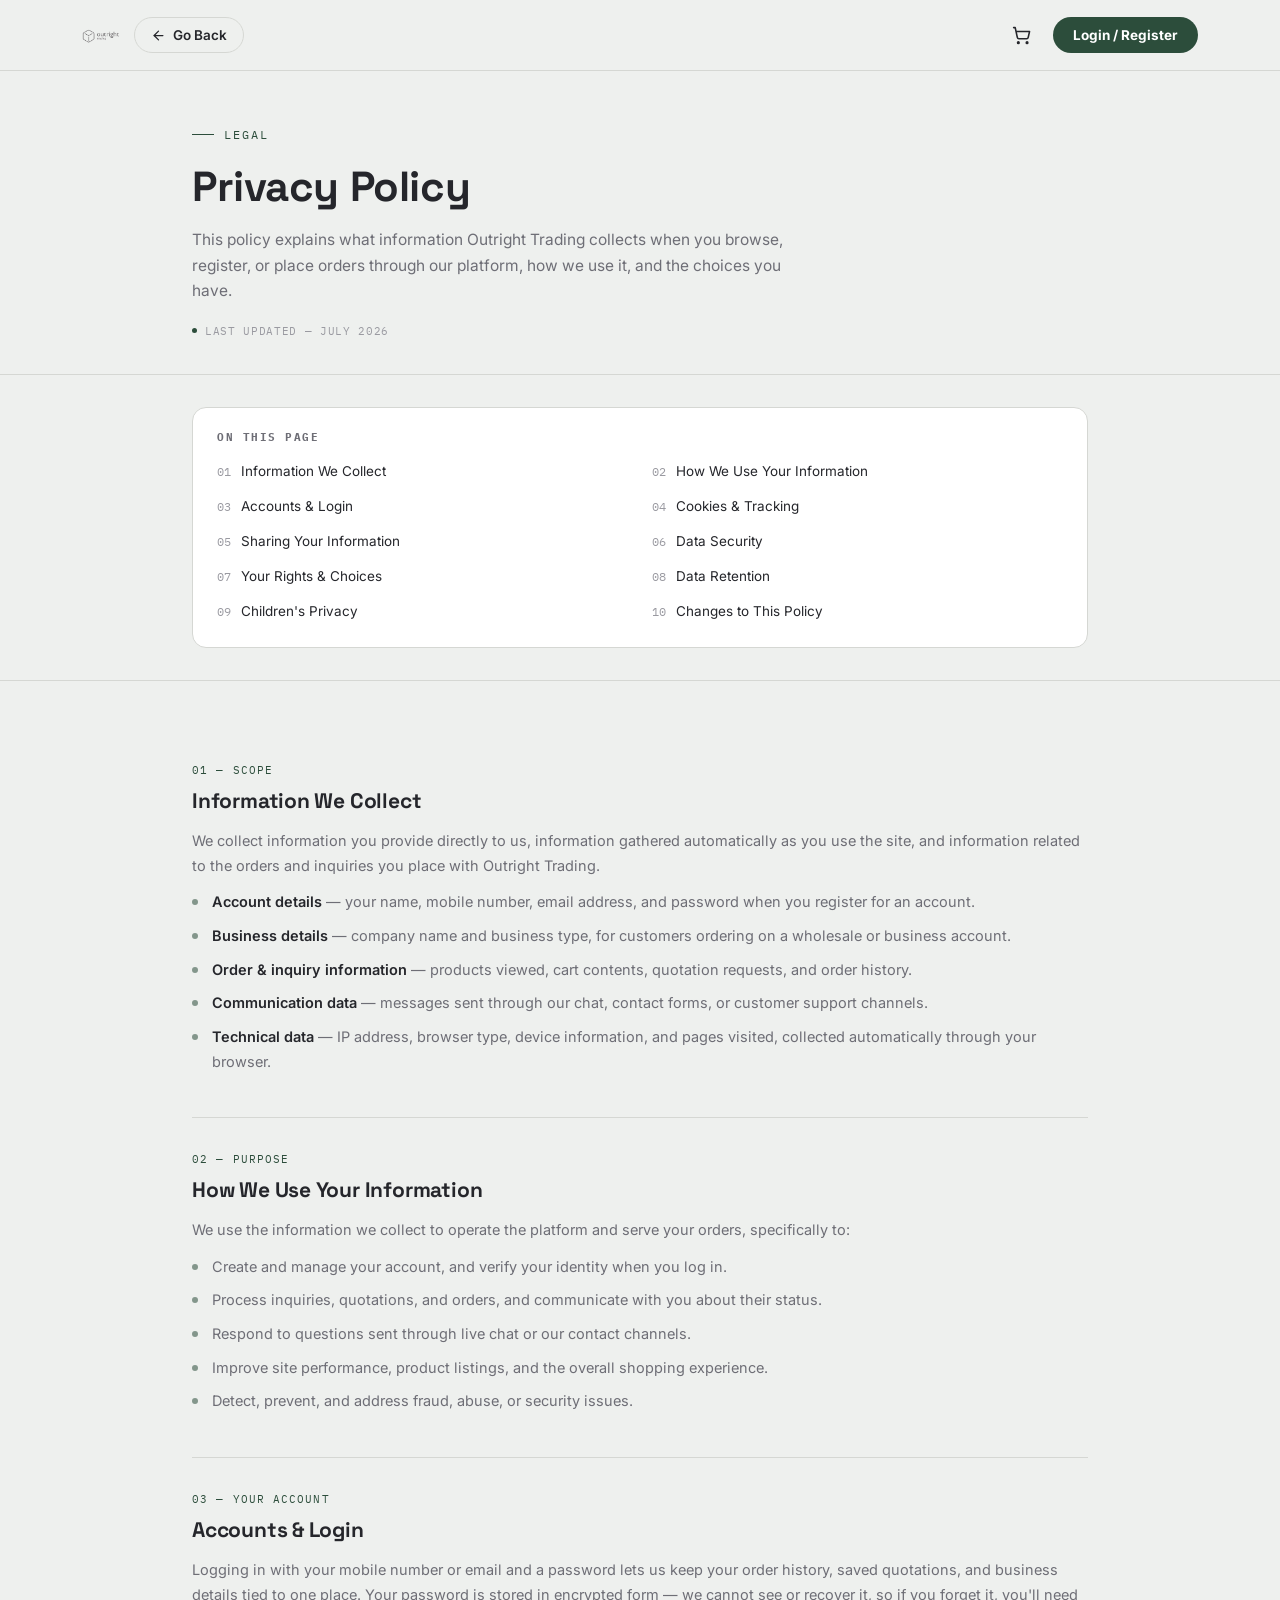
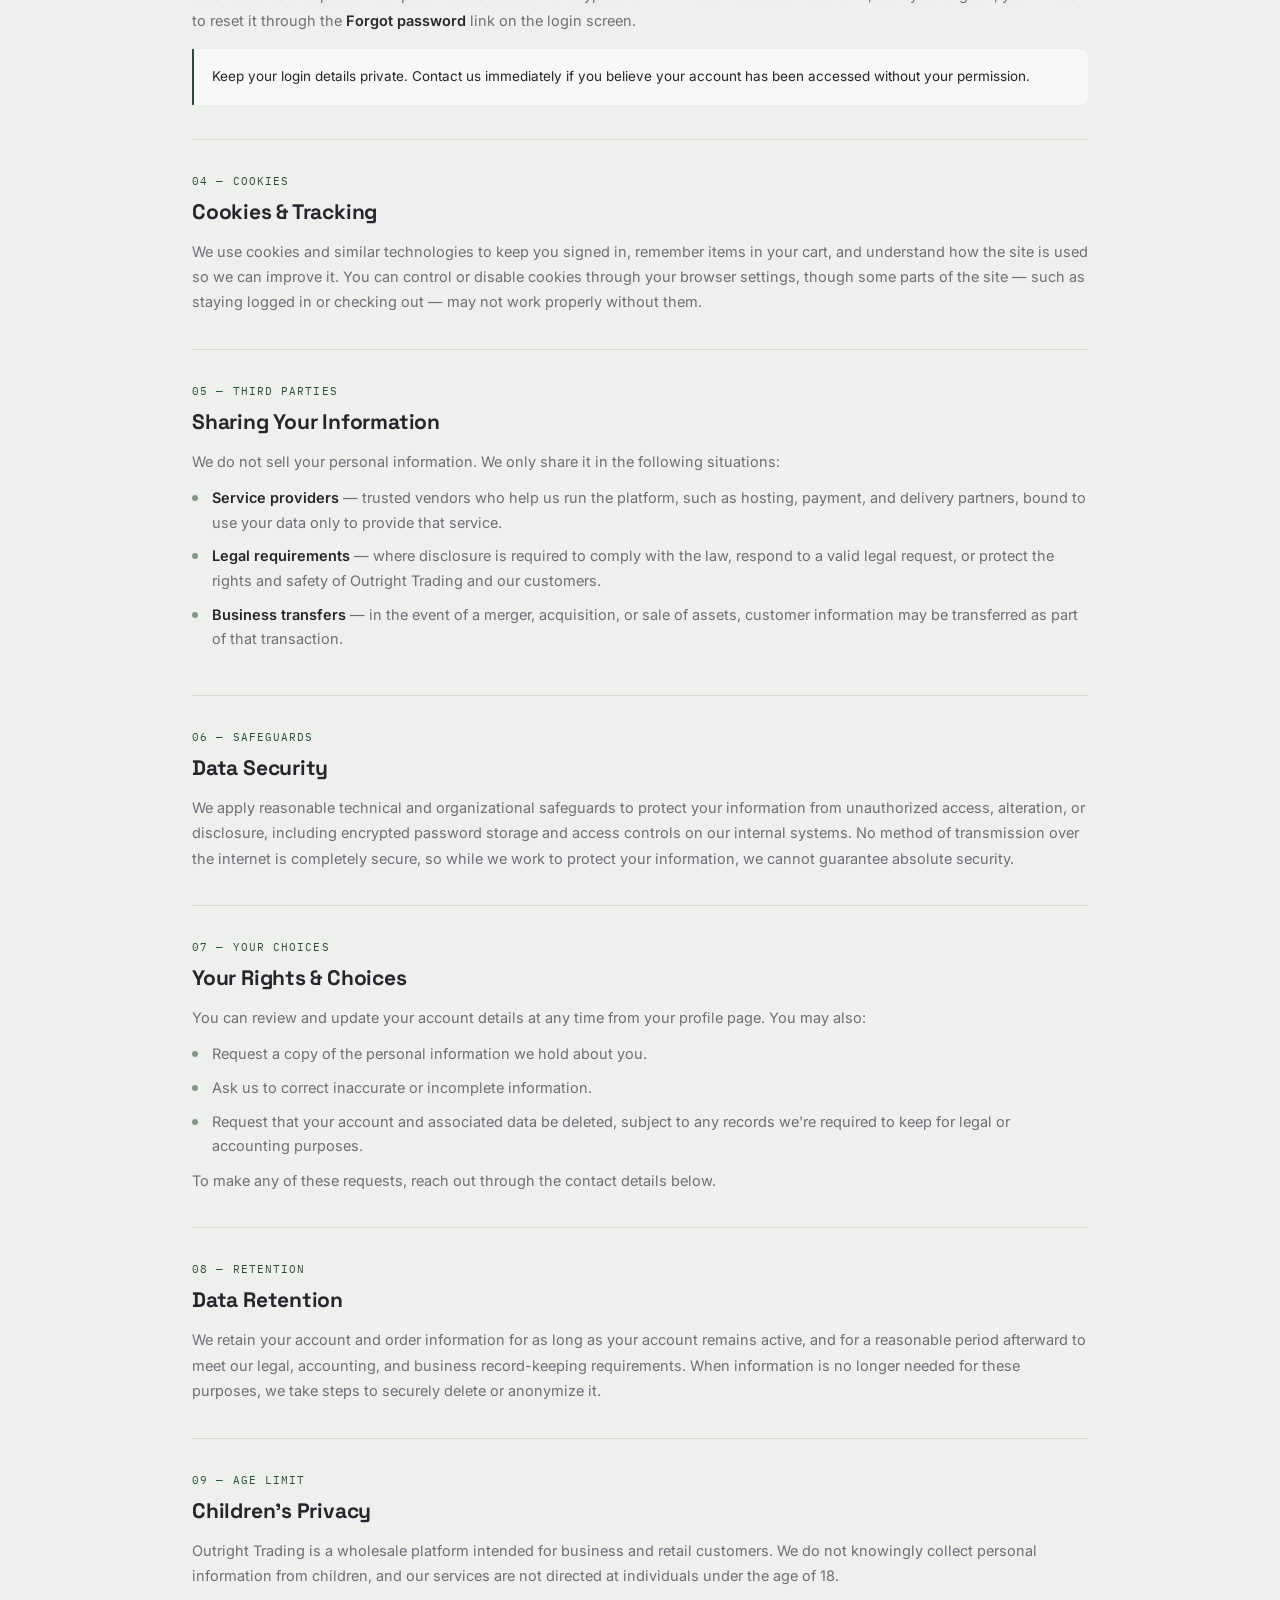
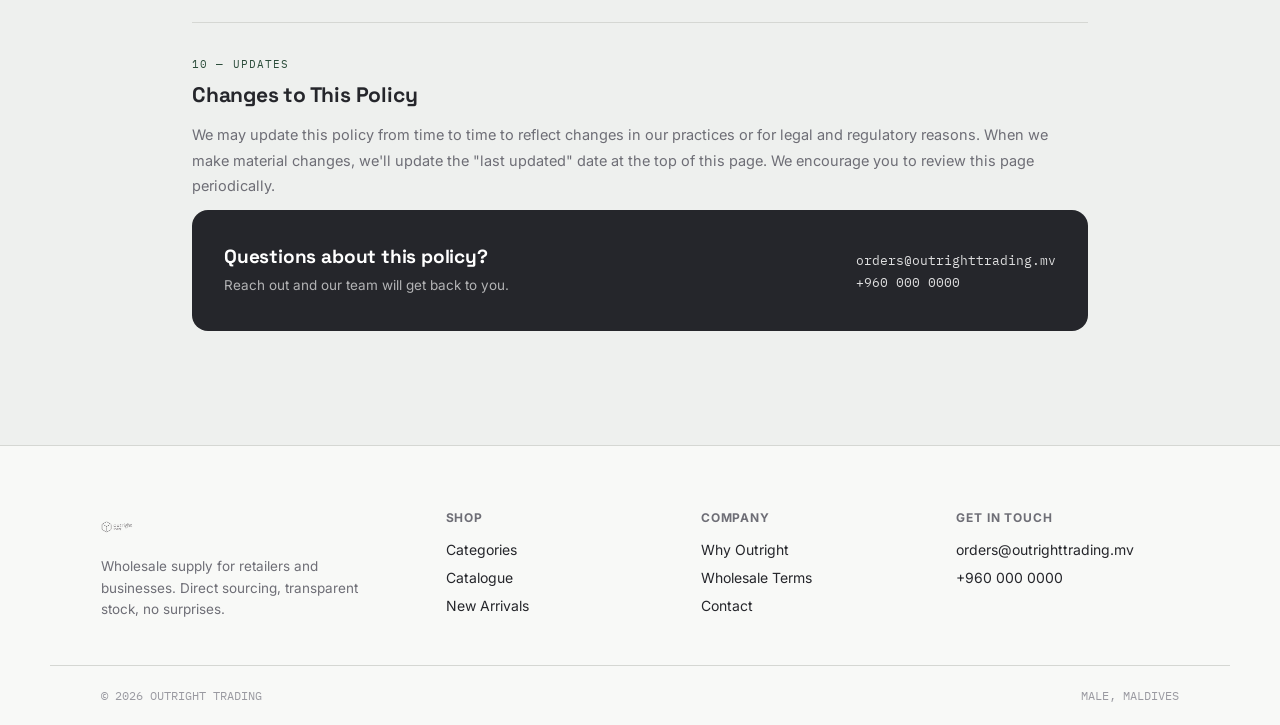
==== privacy.html @ a1a6eee9 "Add files via upload" ====
<!DOCTYPE html>
<html lang="en">
<head>
<meta charset="UTF-8">
<meta name="viewport" content="width=device-width, initial-scale=1.0">
<title>Privacy Policy — Outright Trading</title>
<link rel="icon" type="image/png" href="img/favicon.png">
<link rel="shortcut icon" href="img/favicon.png">
<link rel="preconnect" href="https://fonts.googleapis.com">
<link rel="preconnect" href="https://fonts.gstatic.com" crossorigin>
<link href="https://fonts.googleapis.com/css2?family=Space+Grotesk:wght@400;500;600;700&family=Inter:wght@400;500;600&family=IBM+Plex+Mono:wght@400;500&display=swap" rel="stylesheet">
<style>
  :root{
    --ink:#25262b;
    --paper:#eef0ee;
    --paper-raised:#f8f9f7;
    --grey:#6e6e76;
    --grey-light:#9a9aa1;
    --line:#d5d7d3;
    --green:#3f6b52;
    --green-deep:#2c4d3b;
    --rust:#a8432f;
    --card-bg:#ffffff;
  }
  *{box-sizing:border-box;margin:0;padding:0;}
  html{scroll-behavior:smooth;}
  html,body{width:100%;overflow-x:hidden;}
  body{
    background:var(--paper);
    color:var(--ink);
    font-family:'Inter',sans-serif;
    -webkit-font-smoothing:antialiased;
  }
  h1,h2,h3,.display{font-family:'Space Grotesk',sans-serif;letter-spacing:-0.01em;}
  a{color:inherit;text-decoration:none;}
  img{max-width:100%;display:block;}
  .wrap{width:100%;max-width:960px;margin:0 auto;padding:0 clamp(20px,4vw,32px);}

  /* ===== SIMPLE PAGE HEADER ===== */
  header{
    position:sticky;top:0;z-index:200;
    padding:16px 0;
    background:rgba(238,240,238,.9);
    backdrop-filter:blur(14px);
    border-bottom:1px solid var(--line);
  }
  header .wrap{max-width:1180px;display:flex;align-items:center;justify-content:space-between;gap:16px;}
  .brand{display:flex;align-items:center;gap:10px;flex-shrink:0;}
  .brand img{height:38px;width:auto;object-fit:contain;}
  .go-back{
    display:inline-flex;align-items:center;gap:7px;
    background:none;border:1px solid var(--line);border-radius:999px;
    padding:9px 16px;font-family:'Inter';font-size:13.5px;font-weight:600;
    color:var(--ink);cursor:pointer;transition:border-color .2s,background .2s;
  }
  .go-back:hover{border-color:var(--green-deep);background:rgba(63,107,82,.06);}
  .go-back svg{width:15px;height:15px;}
  .head-actions{display:flex;align-items:center;gap:14px;}
  .head-icon{
    display:flex;align-items:center;justify-content:center;
    width:36px;height:36px;border-radius:50%;color:var(--ink);
  }
  .head-icon svg{width:19px;height:19px;}
  .btn-login{
    background:var(--green-deep);color:#fff;border:none;border-radius:999px;
    padding:10px 20px;font-family:'Inter';font-size:13.5px;font-weight:700;cursor:pointer;
    transition:background .2s;
  }
  .btn-login:hover{background:var(--green);}
  @media(max-width:640px){
    .head-icon,.btn-login{display:none;}
  }

  /* ===== PAGE TITLE ===== */
  .legal-hero{padding:56px 0 36px;border-bottom:1px solid var(--line);}
  .eyebrow{
    font-family:'IBM Plex Mono';font-size:11.5px;letter-spacing:.18em;text-transform:uppercase;
    color:var(--green-deep);display:flex;align-items:center;gap:10px;margin-bottom:18px;
  }
  .eyebrow::before{content:'';width:22px;height:1px;background:var(--green-deep);display:inline-block;}
  .legal-hero h1{font-size:clamp(30px,4vw,42px);font-weight:700;margin-bottom:14px;}
  .legal-hero .lede{font-size:15.5px;color:var(--grey);max-width:620px;line-height:1.65;}
  .legal-updated{
    display:inline-flex;align-items:center;gap:8px;margin-top:20px;
    font-family:'IBM Plex Mono';font-size:11px;letter-spacing:.06em;text-transform:uppercase;
    color:var(--grey-light);
  }
  .legal-updated span.dot{width:5px;height:5px;border-radius:50%;background:var(--green-deep);}

  /* ===== TOC ===== */
  .toc-section{padding:32px 0;border-bottom:1px solid var(--line);}
  .toc-card{
    background:var(--card-bg);border:1px solid var(--line);border-radius:14px;
    padding:22px 24px;
  }
  .toc-card h3{
    font-family:'IBM Plex Mono';font-size:11px;letter-spacing:.14em;text-transform:uppercase;
    color:var(--grey);margin-bottom:14px;
  }
  .toc-list{display:grid;grid-template-columns:1fr 1fr;gap:8px 24px;list-style:none;}
  .toc-list li a{
    display:flex;align-items:baseline;gap:10px;
    font-size:13.5px;color:var(--ink);padding:5px 0;
    border-bottom:1px dashed transparent;transition:border-color .2s,color .2s;
  }
  .toc-list li a:hover{color:var(--green-deep);border-color:var(--green-deep);}
  .toc-list li a .num{font-family:'IBM Plex Mono';color:var(--grey-light);font-size:12px;flex-shrink:0;}
  @media(max-width:640px){.toc-list{grid-template-columns:1fr;}}

  /* ===== CONTENT ===== */
  .legal-body{padding:48px 0 80px;}
  .legal-section{padding:34px 0;border-bottom:1px solid var(--line);}
  .legal-section:last-child{border-bottom:none;}
  .legal-section .tag{
    font-family:'IBM Plex Mono';font-size:11px;letter-spacing:.1em;color:var(--green-deep);
    margin-bottom:10px;display:block;
  }
  .legal-section h2{font-size:21px;font-weight:700;margin-bottom:14px;scroll-margin-top:90px;}
  .legal-section p{font-size:14.5px;line-height:1.75;color:var(--grey);margin-bottom:12px;}
  .legal-section p:last-child{margin-bottom:0;}
  .legal-section ul{margin:12px 0 4px;padding-left:0;list-style:none;}
  .legal-section ul li{
    position:relative;padding-left:20px;font-size:14.5px;line-height:1.7;color:var(--grey);margin-bottom:9px;
  }
  .legal-section ul li::before{
    content:'';position:absolute;left:0;top:9px;width:6px;height:6px;border-radius:50%;background:var(--green-deep);opacity:.55;
  }
  .legal-section strong{color:var(--ink);font-weight:600;}
  .legal-note{
    margin-top:16px;padding:16px 18px;border-left:2px solid var(--green-deep);
    background:var(--paper-raised);border-radius:0 8px 8px 0;
  }
  .legal-note p{color:var(--ink);font-size:13.5px;margin:0;}

  /* ===== CONTACT CARD ===== */
  .contact-card{
    background:var(--ink);color:#fff;border-radius:16px;
    padding:34px 32px;margin-top:8px;
    display:flex;flex-wrap:wrap;justify-content:space-between;align-items:center;gap:20px;
  }
  .contact-card h3{font-size:19px;margin-bottom:6px;}
  .contact-card p{font-size:13.5px;color:rgba(255,255,255,.65);max-width:360px;line-height:1.6;}
  .contact-links{display:flex;flex-direction:column;gap:6px;font-family:'IBM Plex Mono';font-size:12.5px;}
  .contact-links a{color:#fff;opacity:.85;}
  .contact-links a:hover{opacity:1;color:#7fbf9a;}

  /* ===== FOOTER (matches main site) ===== */
  footer{background:var(--paper-raised);border-top:1px solid var(--line);}
  .foot-grid{display:grid;grid-template-columns:1.4fr 1fr 1fr 1fr;gap:32px;padding:64px 0 40px;max-width:1180px;margin:0 auto;padding-left:clamp(24px,4vw,72px);padding-right:clamp(24px,4vw,72px);}
  .foot-brand .brand{margin-bottom:14px;}
  .foot-brand img{height:32px;}
  .foot-brand p{color:var(--grey);font-size:13.5px;line-height:1.6;max-width:260px;}
  .foot-col h4{font-size:12px;letter-spacing:.08em;text-transform:uppercase;margin-bottom:16px;color:var(--grey);}
  .foot-col a{display:block;font-size:14px;margin-bottom:11px;color:var(--ink);}
  .foot-col a:hover{color:var(--green-deep);}
  .foot-bottom{
    max-width:1180px;margin:0 auto;padding:22px clamp(24px,4vw,72px);
    border-top:1px solid var(--line);
    display:flex;justify-content:space-between;font-size:12px;color:var(--grey-light);
    font-family:'IBM Plex Mono';
  }
  @media(max-width:980px){.foot-grid{grid-template-columns:1fr 1fr;}}
  @media(max-width:640px){
    .foot-grid{grid-template-columns:1fr;gap:28px;padding:48px clamp(20px,4vw,32px) 28px;}
    .foot-brand p{max-width:none;}
    .foot-bottom{flex-direction:column;gap:6px;align-items:flex-start;padding:18px clamp(20px,4vw,32px);}
  }
</style>
</head>
<body>

<header>
  <nav class="wrap">
    <div style="display:flex;align-items:center;gap:14px;">
      <a href="index.html" class="brand">
        <img src="img/logo.png" alt="Outright Trading logo">
      </a>
      <a href="index.html" class="go-back">
        <svg viewBox="0 0 24 24" fill="none" stroke="currentColor" stroke-width="2" stroke-linecap="round" stroke-linejoin="round"><path d="M19 12H5"/><path d="m12 19-7-7 7-7"/></svg>
        Go Back
      </a>
    </div>
    <div class="head-actions">
      <a href="index.html#cart" class="head-icon" aria-label="Cart">
        <svg viewBox="0 0 24 24" fill="none" stroke="currentColor" stroke-width="2" stroke-linecap="round" stroke-linejoin="round"><circle cx="8" cy="21" r="1"/><circle cx="19" cy="21" r="1"/><path d="M2.05 2.05h2l2.66 12.42a2 2 0 0 0 2 1.58h9.78a2 2 0 0 0 2-1.58l1.65-7.42H5.12"/></svg>
      </a>
      <a href="index.html" class="btn-login">Login / Register</a>
    </div>
  </nav>
</header>

<section class="legal-hero">
  <div class="wrap">
    <div class="eyebrow">Legal</div>
    <h1>Privacy Policy</h1>
    <p class="lede">This policy explains what information Outright Trading collects when you browse, register, or place orders through our platform, how we use it, and the choices you have.</p>
    <div class="legal-updated"><span class="dot"></span>Last updated — July 2026</div>
  </div>
</section>

<section class="toc-section">
  <div class="wrap">
    <div class="toc-card">
      <h3>On this page</h3>
      <ul class="toc-list">
        <li><a href="#collect"><span class="num">01</span>Information We Collect</a></li>
        <li><a href="#use"><span class="num">02</span>How We Use Your Information</a></li>
        <li><a href="#accounts"><span class="num">03</span>Accounts &amp; Login</a></li>
        <li><a href="#cookies"><span class="num">04</span>Cookies &amp; Tracking</a></li>
        <li><a href="#sharing"><span class="num">05</span>Sharing Your Information</a></li>
        <li><a href="#security"><span class="num">06</span>Data Security</a></li>
        <li><a href="#rights"><span class="num">07</span>Your Rights &amp; Choices</a></li>
        <li><a href="#retention"><span class="num">08</span>Data Retention</a></li>
        <li><a href="#children"><span class="num">09</span>Children's Privacy</a></li>
        <li><a href="#changes"><span class="num">10</span>Changes to This Policy</a></li>
      </ul>
    </div>
  </div>
</section>

<section class="legal-body">
  <div class="wrap">

    <div class="legal-section" id="collect">
      <span class="tag">01 — SCOPE</span>
      <h2>Information We Collect</h2>
      <p>We collect information you provide directly to us, information gathered automatically as you use the site, and information related to the orders and inquiries you place with Outright Trading.</p>
      <ul>
        <li><strong>Account details</strong> — your name, mobile number, email address, and password when you register for an account.</li>
        <li><strong>Business details</strong> — company name and business type, for customers ordering on a wholesale or business account.</li>
        <li><strong>Order &amp; inquiry information</strong> — products viewed, cart contents, quotation requests, and order history.</li>
        <li><strong>Communication data</strong> — messages sent through our chat, contact forms, or customer support channels.</li>
        <li><strong>Technical data</strong> — IP address, browser type, device information, and pages visited, collected automatically through your browser.</li>
      </ul>
    </div>

    <div class="legal-section" id="use">
      <span class="tag">02 — PURPOSE</span>
      <h2>How We Use Your Information</h2>
      <p>We use the information we collect to operate the platform and serve your orders, specifically to:</p>
      <ul>
        <li>Create and manage your account, and verify your identity when you log in.</li>
        <li>Process inquiries, quotations, and orders, and communicate with you about their status.</li>
        <li>Respond to questions sent through live chat or our contact channels.</li>
        <li>Improve site performance, product listings, and the overall shopping experience.</li>
        <li>Detect, prevent, and address fraud, abuse, or security issues.</li>
      </ul>
    </div>

    <div class="legal-section" id="accounts">
      <span class="tag">03 — YOUR ACCOUNT</span>
      <h2>Accounts &amp; Login</h2>
      <p>Logging in with your mobile number or email and a password lets us keep your order history, saved quotations, and business details tied to one place. Your password is stored in encrypted form — we cannot see or recover it, so if you forget it, you'll need to reset it through the <strong>Forgot password</strong> link on the login screen.</p>
      <div class="legal-note">
        <p>Keep your login details private. Contact us immediately if you believe your account has been accessed without your permission.</p>
      </div>
    </div>

    <div class="legal-section" id="cookies">
      <span class="tag">04 — COOKIES</span>
      <h2>Cookies &amp; Tracking</h2>
      <p>We use cookies and similar technologies to keep you signed in, remember items in your cart, and understand how the site is used so we can improve it. You can control or disable cookies through your browser settings, though some parts of the site — such as staying logged in or checking out — may not work properly without them.</p>
    </div>

    <div class="legal-section" id="sharing">
      <span class="tag">05 — THIRD PARTIES</span>
      <h2>Sharing Your Information</h2>
      <p>We do not sell your personal information. We only share it in the following situations:</p>
      <ul>
        <li><strong>Service providers</strong> — trusted vendors who help us run the platform, such as hosting, payment, and delivery partners, bound to use your data only to provide that service.</li>
        <li><strong>Legal requirements</strong> — where disclosure is required to comply with the law, respond to a valid legal request, or protect the rights and safety of Outright Trading and our customers.</li>
        <li><strong>Business transfers</strong> — in the event of a merger, acquisition, or sale of assets, customer information may be transferred as part of that transaction.</li>
      </ul>
    </div>

    <div class="legal-section" id="security">
      <span class="tag">06 — SAFEGUARDS</span>
      <h2>Data Security</h2>
      <p>We apply reasonable technical and organizational safeguards to protect your information from unauthorized access, alteration, or disclosure, including encrypted password storage and access controls on our internal systems. No method of transmission over the internet is completely secure, so while we work to protect your information, we cannot guarantee absolute security.</p>
    </div>

    <div class="legal-section" id="rights">
      <span class="tag">07 — YOUR CHOICES</span>
      <h2>Your Rights &amp; Choices</h2>
      <p>You can review and update your account details at any time from your profile page. You may also:</p>
      <ul>
        <li>Request a copy of the personal information we hold about you.</li>
        <li>Ask us to correct inaccurate or incomplete information.</li>
        <li>Request that your account and associated data be deleted, subject to any records we're required to keep for legal or accounting purposes.</li>
      </ul>
      <p>To make any of these requests, reach out through the contact details below.</p>
    </div>

    <div class="legal-section" id="retention">
      <span class="tag">08 — RETENTION</span>
      <h2>Data Retention</h2>
      <p>We retain your account and order information for as long as your account remains active, and for a reasonable period afterward to meet our legal, accounting, and business record-keeping requirements. When information is no longer needed for these purposes, we take steps to securely delete or anonymize it.</p>
    </div>

    <div class="legal-section" id="children">
      <span class="tag">09 — AGE LIMIT</span>
      <h2>Children's Privacy</h2>
      <p>Outright Trading is a wholesale platform intended for business and retail customers. We do not knowingly collect personal information from children, and our services are not directed at individuals under the age of 18.</p>
    </div>

    <div class="legal-section" id="changes">
      <span class="tag">10 — UPDATES</span>
      <h2>Changes to This Policy</h2>
      <p>We may update this policy from time to time to reflect changes in our practices or for legal and regulatory reasons. When we make material changes, we'll update the "last updated" date at the top of this page. We encourage you to review this page periodically.</p>

      <div class="contact-card">
        <div>
          <h3>Questions about this policy?</h3>
          <p>Reach out and our team will get back to you.</p>
        </div>
        <div class="contact-links">
          <a href="mailto:orders@outrighttrading.mv">orders@outrighttrading.mv</a>
          <a href="tel:+9600000000">+960 000 0000</a>
        </div>
      </div>
    </div>

  </div>
</section>

<footer>
  <div class="foot-grid">
    <div class="foot-brand">
      <a href="index.html" class="brand">
        <img src="img/logo.png" alt="Outright Trading logo">
      </a>
      <p>Wholesale supply for retailers and businesses. Direct sourcing, transparent stock, no surprises.</p>
    </div>
    <div class="foot-col">
      <h4>Shop</h4>
      <a href="index.html#products">Categories</a>
      <a href="index.html#products">Catalogue</a>
      <a href="index.html">New Arrivals</a>
    </div>
    <div class="foot-col">
      <h4>Company</h4>
      <a href="index.html#why">Why Outright</a>
      <a href="index.html">Wholesale Terms</a>
      <a href="index.html#contact">Contact</a>
    </div>
    <div class="foot-col">
      <h4>Get in touch</h4>
      <a href="mailto:orders@outrighttrading.mv">orders@outrighttrading.mv</a>
      <a href="tel:+9600000000">+960 000 0000</a>
    </div>
  </div>
  <div class="foot-bottom">
    <span>© 2026 OUTRIGHT TRADING</span>
    <span>MALE, MALDIVES</span>
  </div>
</footer>

</body>
</html>
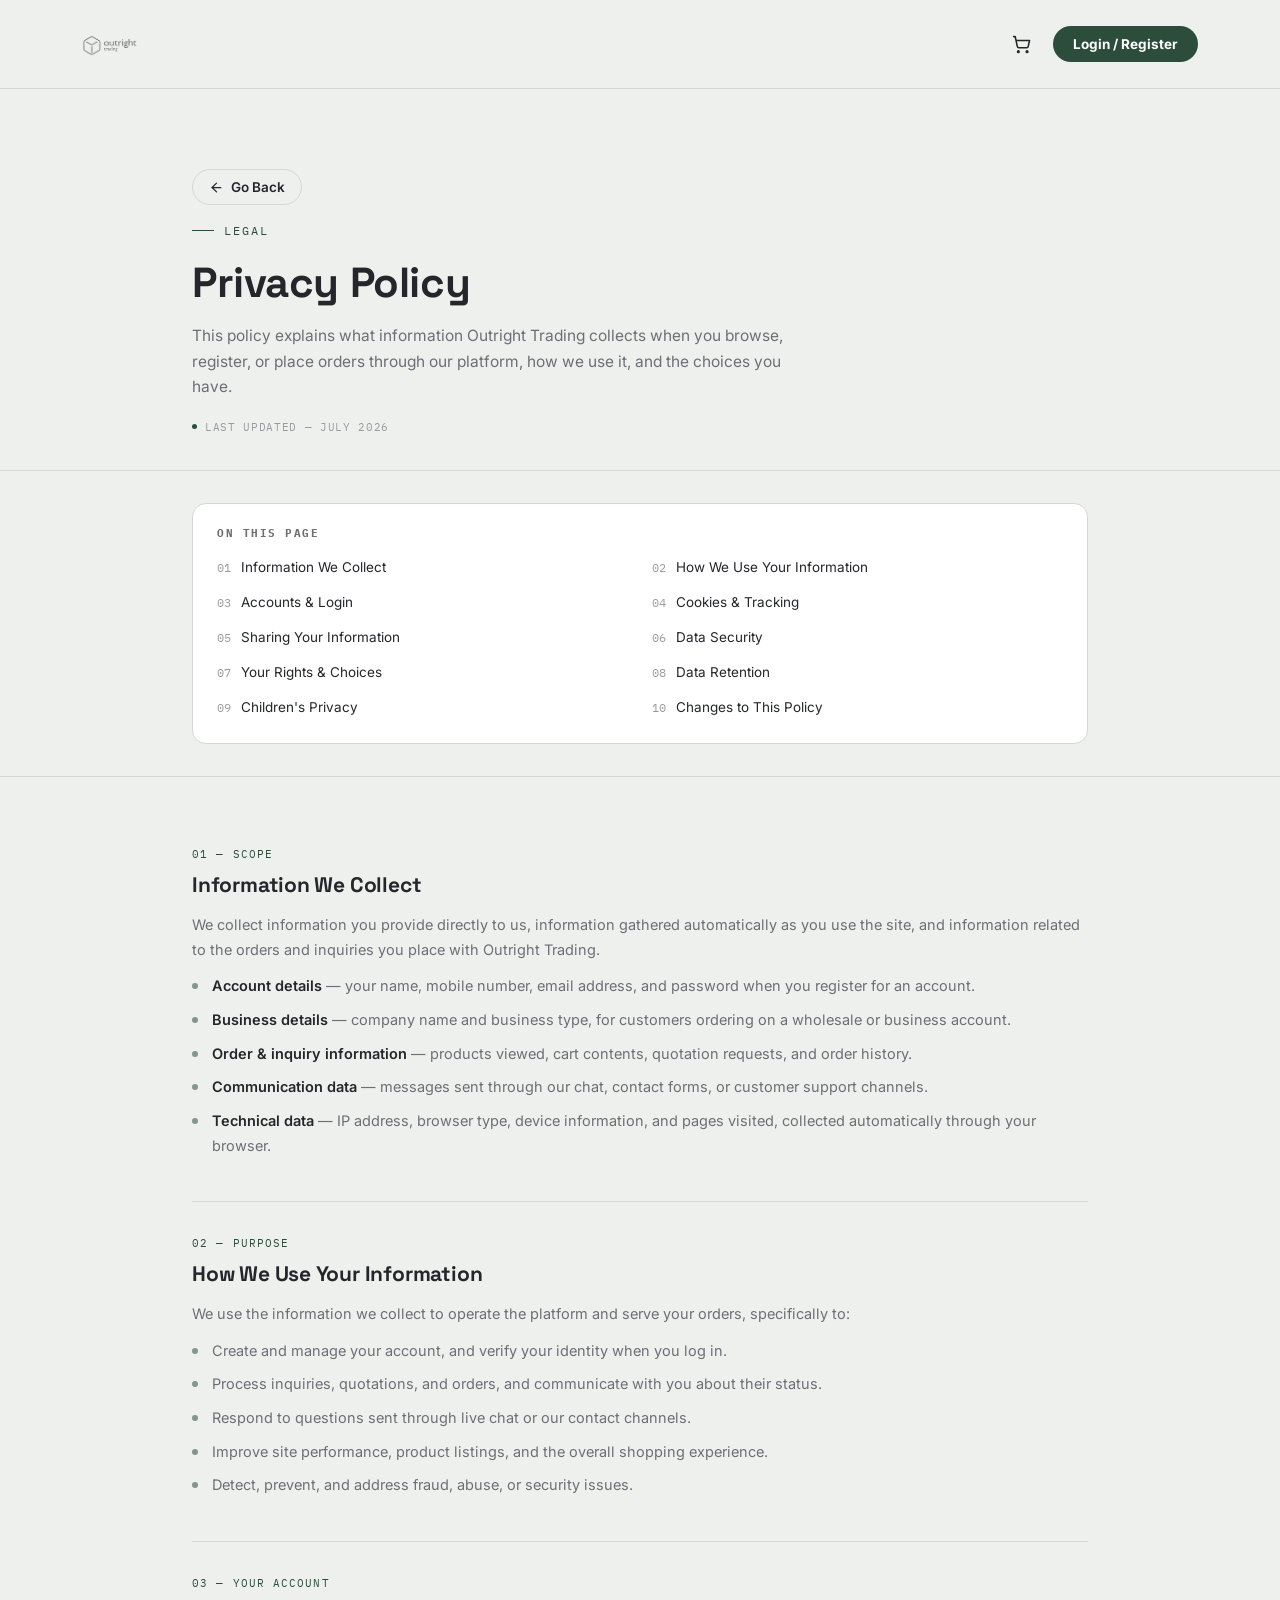
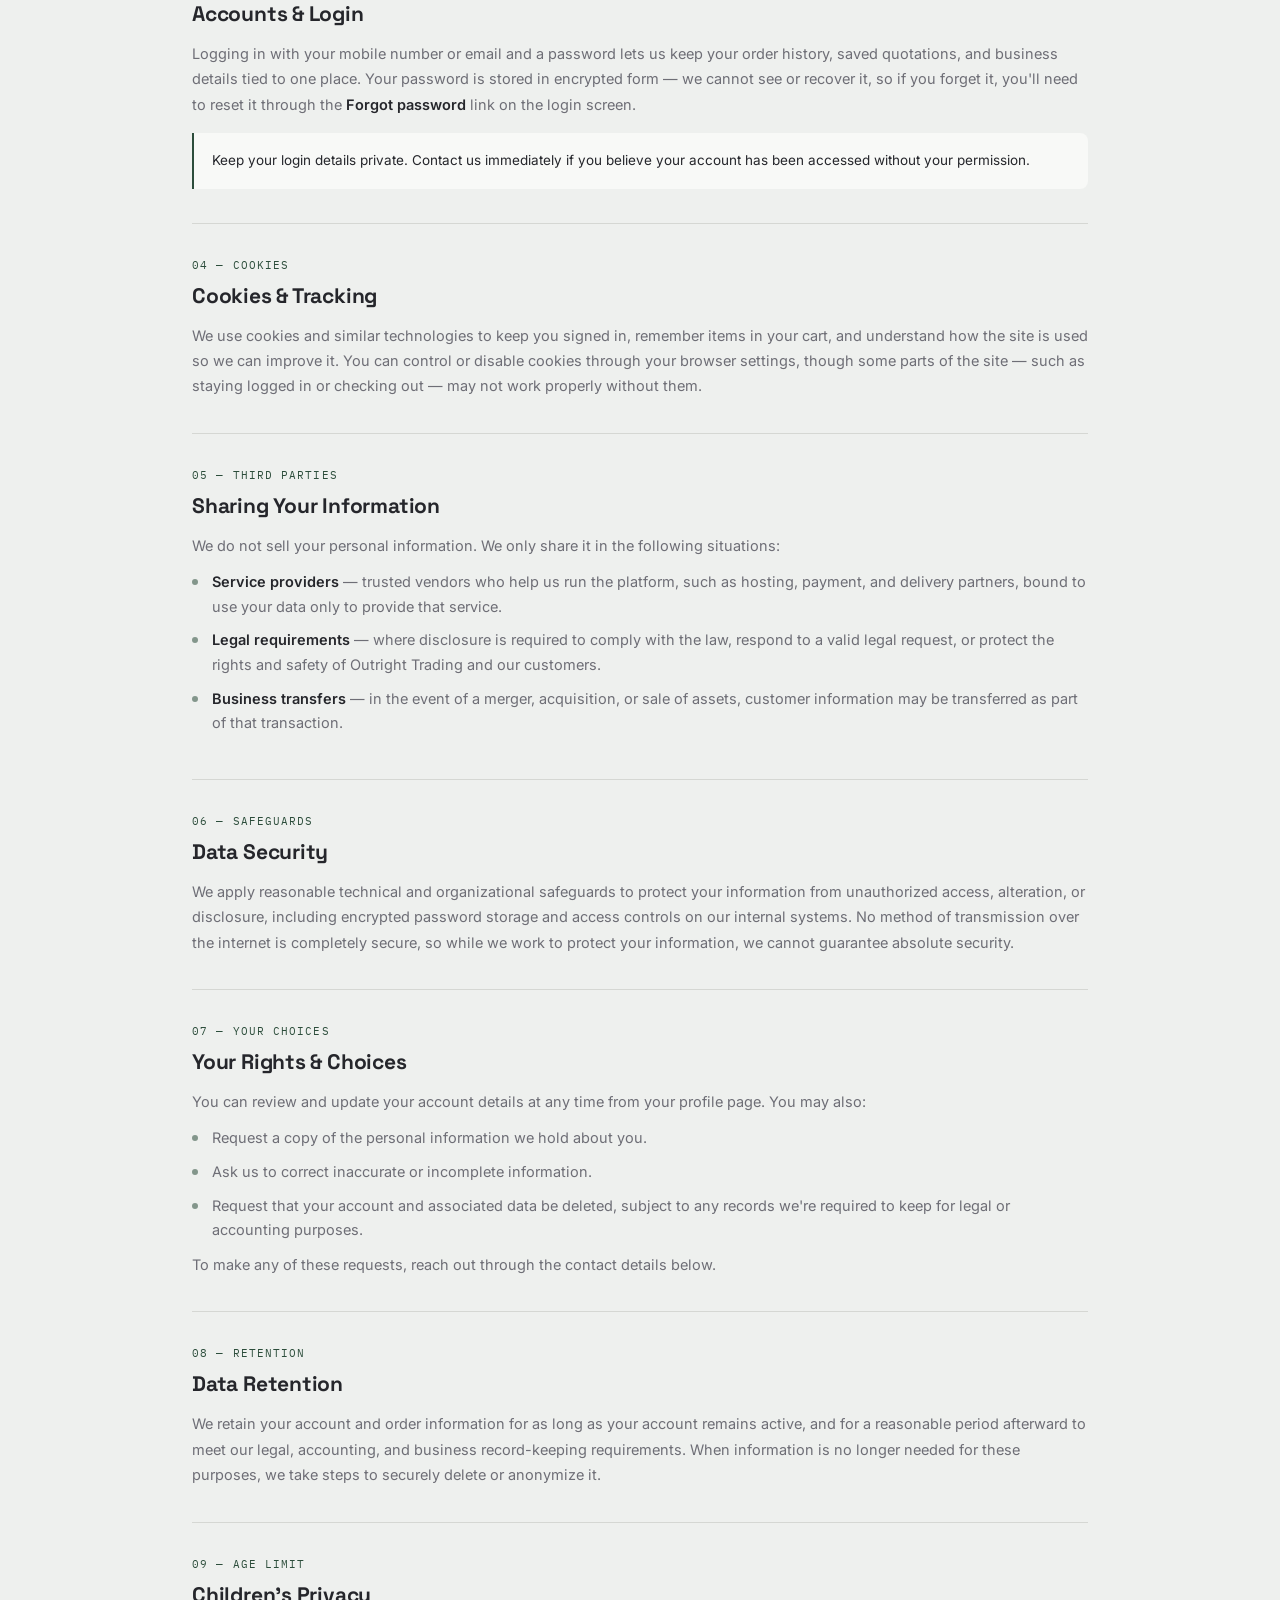
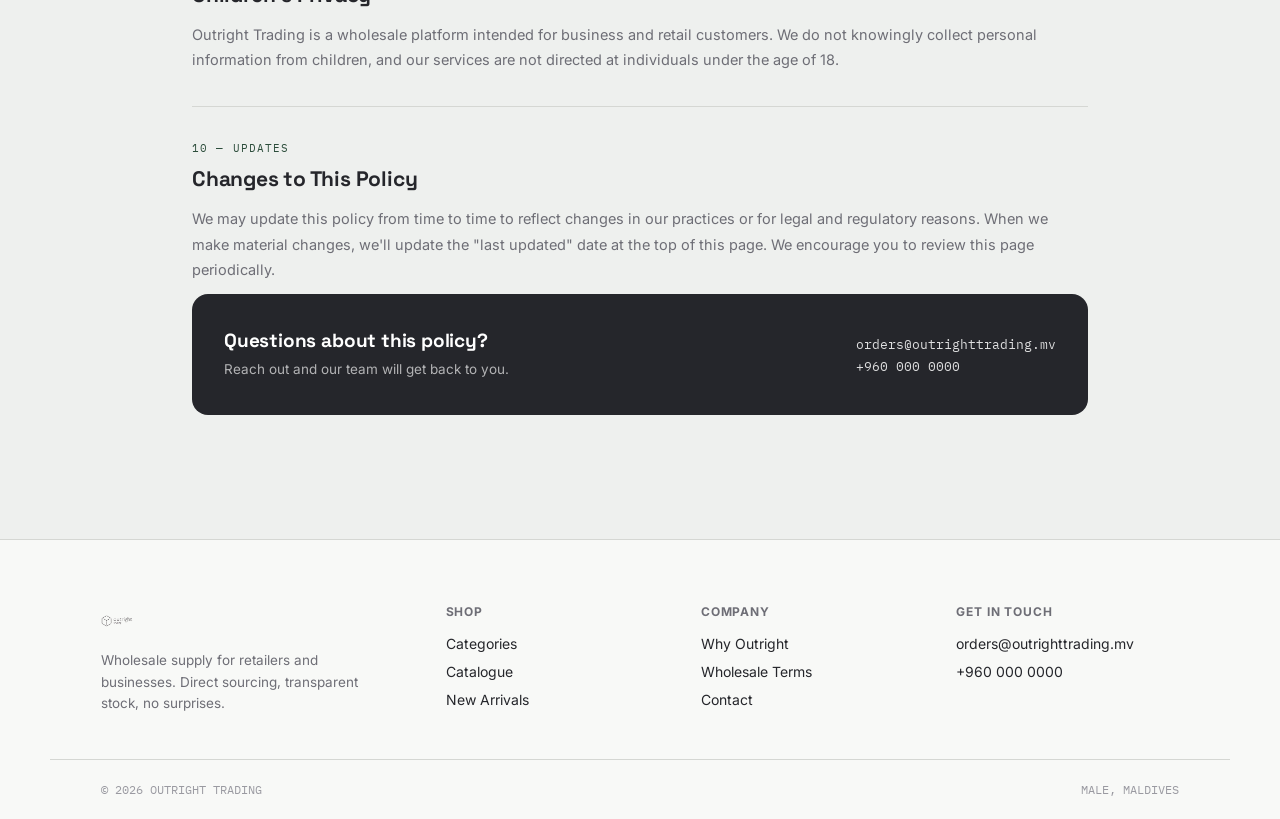
==== commit b4df9c3a: "Add files via upload" ====
--- a/privacy.html
+++ b/privacy.html
@@ -46,7 +46,7 @@
   }
   header .wrap{max-width:1180px;display:flex;align-items:center;justify-content:space-between;gap:16px;}
   .brand{display:flex;align-items:center;gap:10px;flex-shrink:0;}
-  .brand img{height:38px;width:auto;object-fit:contain;}
+  .brand img{height:56px;width:auto;object-fit:contain;}
   .go-back{
     display:inline-flex;align-items:center;gap:7px;
     background:none;border:1px solid var(--line);border-radius:999px;
@@ -55,6 +55,7 @@
   }
   .go-back:hover{border-color:var(--green-deep);background:rgba(63,107,82,.06);}
   .go-back svg{width:15px;height:15px;}
+  .page-back{margin-bottom:18px;}
   .head-actions{display:flex;align-items:center;gap:14px;}
   .head-icon{
     display:flex;align-items:center;justify-content:center;
@@ -72,7 +73,7 @@
   }
 
   /* ===== PAGE TITLE ===== */
-  .legal-hero{padding:56px 0 36px;border-bottom:1px solid var(--line);}
+  .legal-hero{padding:80px 0 36px;border-bottom:1px solid var(--line);}
   .eyebrow{
     font-family:'IBM Plex Mono';font-size:11.5px;letter-spacing:.18em;text-transform:uppercase;
     color:var(--green-deep);display:flex;align-items:center;gap:10px;margin-bottom:18px;
@@ -108,7 +109,7 @@
   @media(max-width:640px){.toc-list{grid-template-columns:1fr;}}
 
   /* ===== CONTENT ===== */
-  .legal-body{padding:48px 0 80px;}
+  .legal-body{padding:36px 0 90px;}
   .legal-section{padding:34px 0;border-bottom:1px solid var(--line);}
   .legal-section:last-child{border-bottom:none;}
   .legal-section .tag{
@@ -175,10 +176,6 @@
       <a href="index.html" class="brand">
         <img src="img/logo.png" alt="Outright Trading logo">
       </a>
-      <a href="index.html" class="go-back">
-        <svg viewBox="0 0 24 24" fill="none" stroke="currentColor" stroke-width="2" stroke-linecap="round" stroke-linejoin="round"><path d="M19 12H5"/><path d="m12 19-7-7 7-7"/></svg>
-        Go Back
-      </a>
     </div>
     <div class="head-actions">
       <a href="index.html#cart" class="head-icon" aria-label="Cart">
@@ -191,6 +188,10 @@
 
 <section class="legal-hero">
   <div class="wrap">
+    <a href="index.html" class="go-back page-back">
+      <svg viewBox="0 0 24 24" fill="none" stroke="currentColor" stroke-width="2" stroke-linecap="round" stroke-linejoin="round"><path d="M19 12H5"/><path d="m12 19-7-7 7-7"/></svg>
+      Go Back
+    </a>
     <div class="eyebrow">Legal</div>
     <h1>Privacy Policy</h1>
     <p class="lede">This policy explains what information Outright Trading collects when you browse, register, or place orders through our platform, how we use it, and the choices you have.</p>
